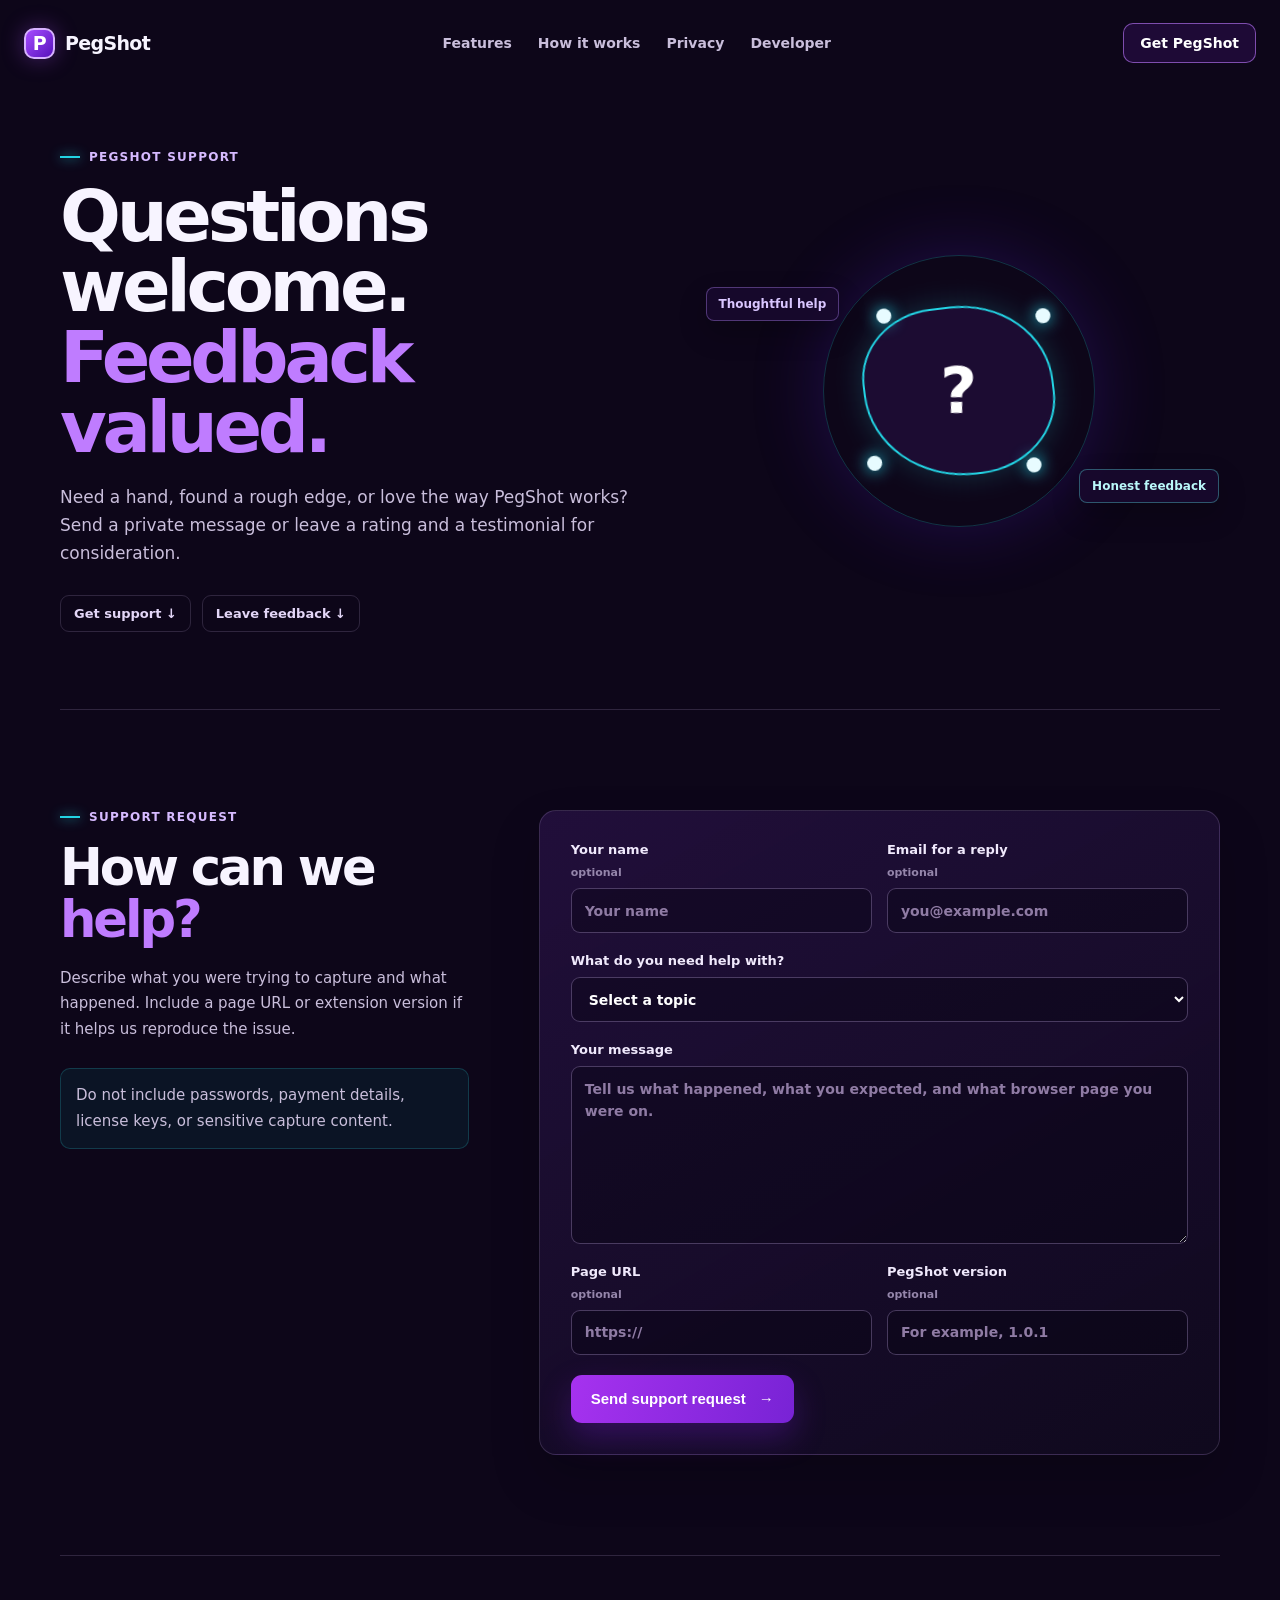
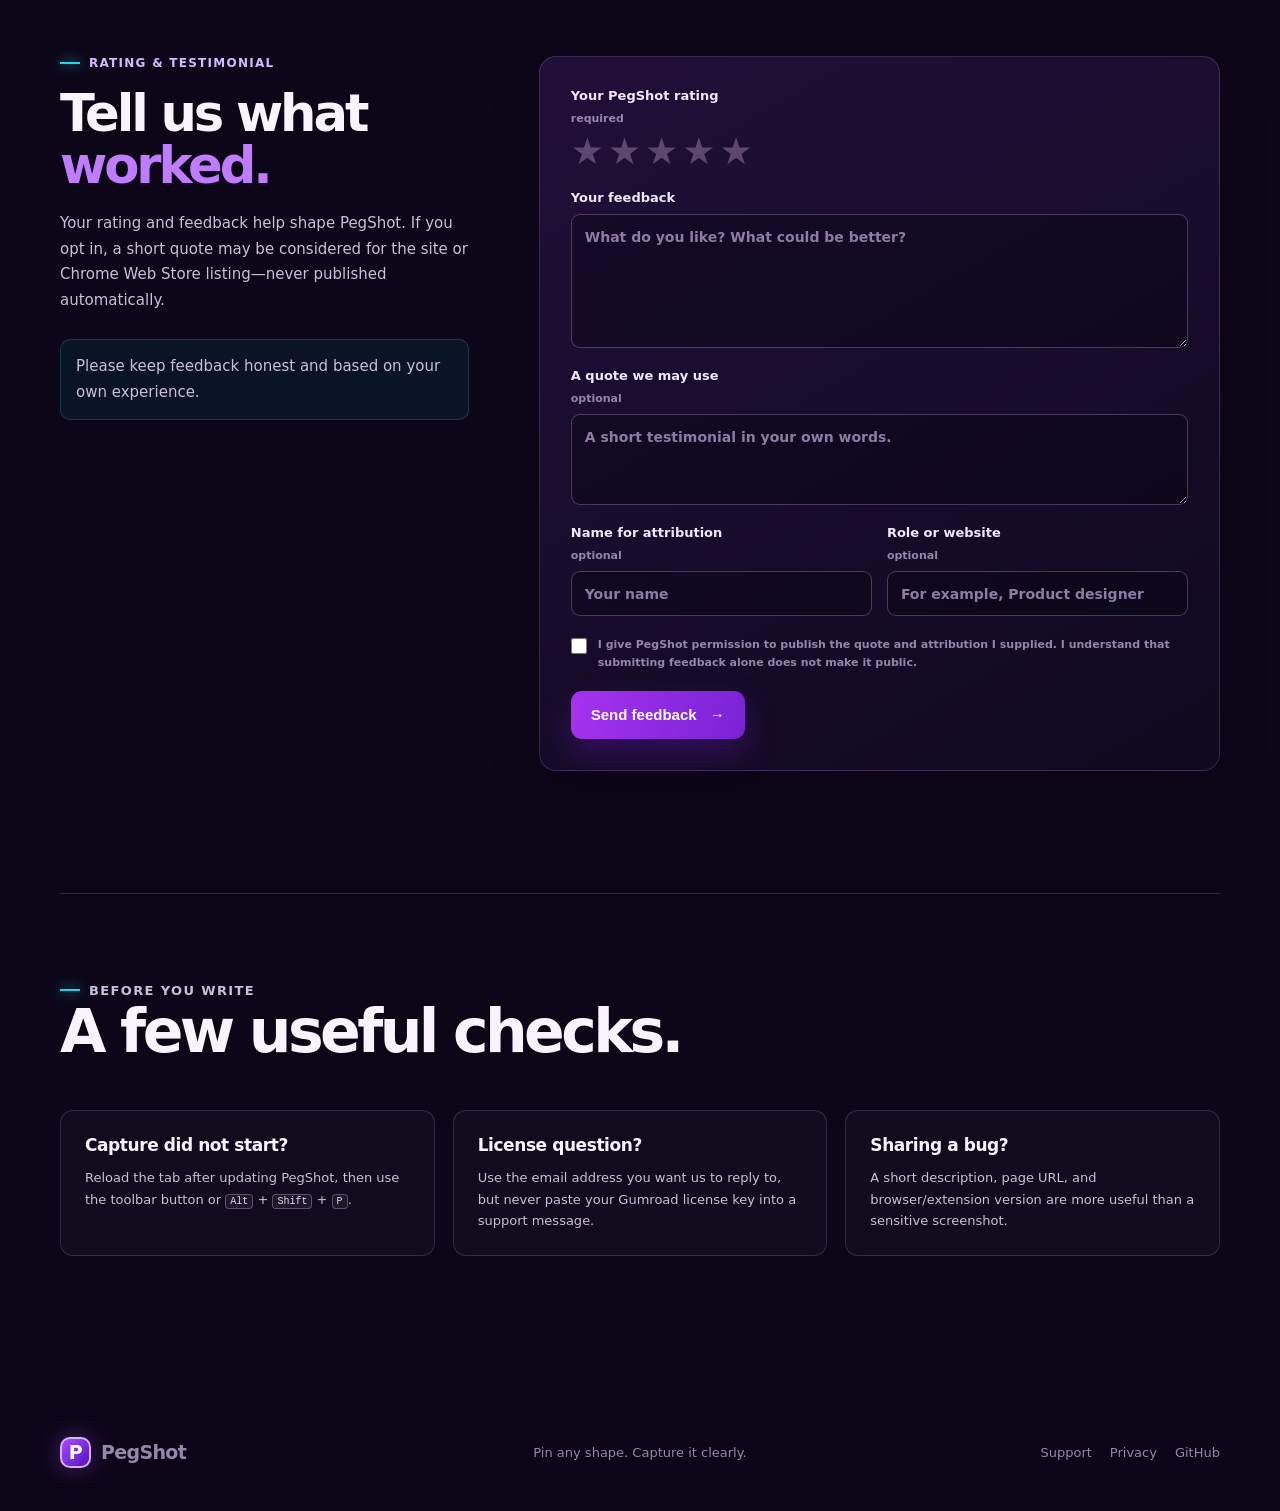
==== support.html @ f3224922 "Add PegShot support and feedback forms" ====
<!doctype html>
<html lang="en">
  <head>
    <meta charset="utf-8">
    <meta name="viewport" content="width=device-width, initial-scale=1">
    <meta name="description" content="Get PegShot support, share product feedback, and submit a rating or testimonial.">
    <meta name="theme-color" content="#10051f">
    <title>Support &amp; feedback — PegShot</title>
    <link rel="stylesheet" href="styles.css">
  </head>
  <body>
    <header class="site-header">
      <a class="brand" href="index.html" aria-label="PegShot home">
        <span class="brand-mark" aria-hidden="true">P</span>
        <span>PegShot</span>
      </a>
      <nav aria-label="Primary navigation">
        <a href="index.html#features">Features</a>
        <a href="index.html#how-it-works">How it works</a>
        <a href="index.html#privacy">Privacy</a>
        <a href="index.html#developer">Developer</a>
      </nav>
      <a class="nav-cta" href="https://sumitra10.gumroad.com/l/glunip" target="_blank" rel="noopener noreferrer">Get PegShot</a>
    </header>

    <main>
      <section class="support-hero section-shell" aria-labelledby="support-title">
        <div>
          <p class="eyebrow"><span></span> PegShot support</p>
          <h1 id="support-title">Questions welcome.<br><em>Feedback valued.</em></h1>
          <p>Need a hand, found a rough edge, or love the way PegShot works? Send a private message or leave a rating and a testimonial for consideration.</p>
          <div class="support-jump-links"><a href="#support">Get support <span aria-hidden="true">↓</span></a><a href="#feedback">Leave feedback <span aria-hidden="true">↓</span></a></div>
        </div>
        <div class="support-art" aria-hidden="true">
          <div class="support-art-shape"><b></b><b></b><b></b><b></b><strong>?</strong></div>
          <span class="support-art-label label-one">Thoughtful help</span>
          <span class="support-art-label label-two">Honest feedback</span>
        </div>
      </section>

      <section class="form-section section-shell" id="support" aria-labelledby="support-form-title">
        <div class="form-intro">
          <p class="eyebrow"><span></span> Support request</p>
          <h2 id="support-form-title">How can we <em>help?</em></h2>
          <p>Describe what you were trying to capture and what happened. Include a page URL or extension version if it helps us reproduce the issue.</p>
          <p class="form-note">Do not include passwords, payment details, license keys, or sensitive capture content.</p>
        </div>
        <form class="peg-form" action="https://formspree.io/f/xzezbbkd" method="POST">
          <input type="hidden" name="_subject" value="New PegShot support request">
          <input type="hidden" name="_next" value="https://sumit-samantray.github.io/pegshot-landing/thanks.html">
          <label class="honeypot">Leave this field empty<input type="text" name="_gotcha" tabindex="-1" autocomplete="off"></label>
          <div class="field-row">
            <label>Your name <span>optional</span><input type="text" name="name" autocomplete="name" placeholder="Your name"></label>
            <label>Email for a reply <span>optional</span><input type="email" name="email" autocomplete="email" placeholder="you@example.com"></label>
          </div>
          <label>What do you need help with?<select name="topic" required><option value="" selected disabled>Select a topic</option><option>Using PegShot</option><option>Something did not work</option><option>License or trial</option><option>Feature idea</option><option>Something else</option></select></label>
          <label>Your message<textarea name="message" required rows="7" placeholder="Tell us what happened, what you expected, and what browser page you were on."></textarea></label>
          <div class="field-row">
            <label>Page URL <span>optional</span><input type="url" name="page_url" placeholder="https://"></label>
            <label>PegShot version <span>optional</span><input type="text" name="extension_version" placeholder="For example, 1.0.1"></label>
          </div>
          <button class="button button-primary" type="submit">Send support request <span aria-hidden="true">→</span></button>
        </form>
      </section>

      <section class="form-section feedback-section section-shell" id="feedback" aria-labelledby="feedback-form-title">
        <div class="form-intro">
          <p class="eyebrow"><span></span> Rating &amp; testimonial</p>
          <h2 id="feedback-form-title">Tell us what <em>worked.</em></h2>
          <p>Your rating and feedback help shape PegShot. If you opt in, a short quote may be considered for the site or Chrome Web Store listing—never published automatically.</p>
          <p class="form-note">Please keep feedback honest and based on your own experience.</p>
        </div>
        <form class="peg-form" action="https://formspree.io/f/xljdeeoe" method="POST">
          <input type="hidden" name="_subject" value="New PegShot review and testimonial">
          <input type="hidden" name="_next" value="https://sumit-samantray.github.io/pegshot-landing/thanks.html">
          <label class="honeypot">Leave this field empty<input type="text" name="_gotcha" tabindex="-1" autocomplete="off"></label>
          <fieldset class="rating-fieldset">
            <legend>Your PegShot rating <span>required</span></legend>
            <div class="star-rating" role="radiogroup" aria-label="Your PegShot rating">
              <input id="star-5" type="radio" name="rating" value="5 stars" required><label for="star-5" title="5 stars">★<span class="sr-only">5 stars</span></label>
              <input id="star-4" type="radio" name="rating" value="4 stars"><label for="star-4" title="4 stars">★<span class="sr-only">4 stars</span></label>
              <input id="star-3" type="radio" name="rating" value="3 stars"><label for="star-3" title="3 stars">★<span class="sr-only">3 stars</span></label>
              <input id="star-2" type="radio" name="rating" value="2 stars"><label for="star-2" title="2 stars">★<span class="sr-only">2 stars</span></label>
              <input id="star-1" type="radio" name="rating" value="1 star"><label for="star-1" title="1 star">★<span class="sr-only">1 star</span></label>
            </div>
          </fieldset>
          <label>Your feedback<textarea name="feedback" required rows="5" placeholder="What do you like? What could be better?"></textarea></label>
          <label>A quote we may use <span>optional</span><textarea name="testimonial_quote" rows="3" placeholder="A short testimonial in your own words."></textarea></label>
          <div class="field-row">
            <label>Name for attribution <span>optional</span><input type="text" name="name" autocomplete="name" placeholder="Your name"></label>
            <label>Role or website <span>optional</span><input type="text" name="role_or_website" placeholder="For example, Product designer"></label>
          </div>
          <label class="consent"><input type="checkbox" name="testimonial_publish_consent" value="I give PegShot permission to publish my supplied quote and attribution."><span>I give PegShot permission to publish the quote and attribution I supplied. I understand that submitting feedback alone does not make it public.</span></label>
          <button class="button button-primary" type="submit">Send feedback <span aria-hidden="true">→</span></button>
        </form>
      </section>

      <section class="support-faq section-shell" aria-labelledby="faq-title">
        <p class="eyebrow"><span></span> Before you write</p>
        <h2 id="faq-title">A few useful checks.</h2>
        <div>
          <article><h3>Capture did not start?</h3><p>Reload the tab after updating PegShot, then use the toolbar button or <kbd>Alt</kbd> + <kbd>Shift</kbd> + <kbd>P</kbd>.</p></article>
          <article><h3>License question?</h3><p>Use the email address you want us to reply to, but never paste your Gumroad license key into a support message.</p></article>
          <article><h3>Sharing a bug?</h3><p>A short description, page URL, and browser/extension version are more useful than a sensitive screenshot.</p></article>
        </div>
      </section>
    </main>

    <footer class="site-footer section-shell">
      <a class="brand" href="index.html"><span class="brand-mark" aria-hidden="true">P</span><span>PegShot</span></a>
      <p>Pin any shape. Capture it clearly.</p>
      <div><a href="support.html">Support</a><a href="privacy/privacy.html">Privacy</a><a href="https://github.com/sumit-samantray" target="_blank" rel="noopener noreferrer">GitHub</a></div>
    </footer>
  </body>
</html>
---- styles.css ----
:root {
  --ink: #f7f4ff;
  --muted: #c9bedb;
  --dim: #9586ab;
  --canvas: #0d0619;
  --panel: #160a2a;
  --panel-2: #21103b;
  --line: rgba(220, 198, 255, .16);
  --violet: #8f2cf2;
  --violet-light: #bf7cff;
  --cyan: #23d4e4;
  --teal: #0b8f91;
  font-family: Inter, ui-sans-serif, system-ui, -apple-system, BlinkMacSystemFont, "Segoe UI", sans-serif;
  color: var(--ink);
  background: var(--canvas);
}

* { box-sizing: border-box; }
html { scroll-behavior: smooth; }
body { margin: 0; min-width: 320px; overflow-x: hidden; background: var(--canvas); }
body::before { position: fixed; z-index: -2; inset: 0; content: ""; background: radial-gradient(circle at 76% -12%, rgba(113, 38, 195, .38), transparent 34rem), radial-gradient(circle at 4% 15%, rgba(29, 134, 153, .15), transparent 28rem), var(--canvas); }
a { color: inherit; text-decoration: none; }
img { display: block; max-width: 100%; }

.section-shell { width: min(1160px, calc(100% - 48px)); margin: 0 auto; }
.site-header { width: min(1240px, calc(100% - 48px)); height: 86px; margin: 0 auto; display: flex; align-items: center; justify-content: space-between; gap: 28px; }
.brand { display: inline-flex; align-items: center; gap: 10px; font-size: 19px; font-weight: 800; letter-spacing: -.035em; }
.brand-mark { display: grid; width: 31px; height: 31px; place-items: center; border: 2px solid #d7b2ff; border-radius: 10px; color: white; background: linear-gradient(135deg, #a64cff, #5712bc); box-shadow: 0 0 22px rgba(174, 80, 255, .35); font-size: 19px; font-weight: 900; }
nav { display: flex; align-items: center; gap: 26px; color: var(--muted); font-size: 14px; font-weight: 600; }
nav a:hover, .site-footer a:hover { color: white; }
.nav-cta { padding: 11px 16px; border: 1px solid rgba(190, 123, 255, .6); border-radius: 10px; background: rgba(138, 38, 230, .14); color: white; font-size: 14px; font-weight: 800; transition: transform .2s, background .2s; }
.nav-cta:hover { transform: translateY(-2px); background: rgba(138, 38, 230, .32); }

.hero { min-height: 650px; display: grid; grid-template-columns: 1.02fr .98fr; align-items: center; gap: 54px; padding: 66px 0 82px; }
.eyebrow { display: flex; align-items: center; gap: 9px; margin: 0 0 17px; color: #d6baff; font-size: 12px; font-weight: 800; letter-spacing: .105em; text-transform: uppercase; }
.eyebrow span { width: 20px; height: 2px; background: var(--cyan); box-shadow: 0 0 12px var(--cyan); }
h1, h2, h3, p { margin-top: 0; }
h1, h2 { letter-spacing: -.06em; }
h1 { max-width: 650px; margin-bottom: 23px; font-size: clamp(47px, 6vw, 78px); line-height: .98; }
h1 em, h2 em { color: var(--violet-light); font-style: normal; }
.hero-intro { max-width: 555px; margin-bottom: 29px; color: var(--muted); font-size: 18px; line-height: 1.64; }
.hero-actions { display: flex; flex-wrap: wrap; gap: 12px; }
.button { display: inline-flex; align-items: center; justify-content: center; gap: 13px; min-height: 48px; padding: 0 20px; border-radius: 11px; font-size: 15px; font-weight: 800; transition: transform .2s, box-shadow .2s, background .2s; }
.button:hover { transform: translateY(-3px); }
.button-primary { color: white; background: linear-gradient(105deg, #a632ef, #7823d5); box-shadow: 0 14px 32px rgba(128, 30, 227, .29); }
.button-primary:hover { box-shadow: 0 18px 38px rgba(142, 43, 238, .43); }
.button-quiet { border: 1px solid var(--line); color: #e5d8f7; background: rgba(255,255,255,.025); }
.button-quiet:hover { background: rgba(255,255,255,.07); }
.hero-notes { display: flex; flex-wrap: wrap; gap: 18px; padding: 0; margin: 30px 0 0; color: var(--dim); font-size: 13px; list-style: none; }
.hero-notes li { white-space: nowrap; }
.hero-notes strong { color: #f0e7ff; }

.hero-visual { position: relative; height: 510px; min-width: 0; display: grid; place-items: center; }
.popup-frame { position: relative; z-index: 2; width: min(285px, 58%); overflow: hidden; border: 1px solid rgba(220, 188, 255, .56); border-radius: 22px; box-shadow: 0 34px 60px rgba(0, 0, 0, .48), 0 0 0 8px rgba(126, 39, 214, .09); transform: rotate(2.5deg); }
.popup-frame img { width: 100%; }
.hero-orbit { position: absolute; z-index: 0; border: 1px solid rgba(80, 222, 238, .23); border-radius: 50%; }
.orbit-one { width: 485px; height: 255px; transform: rotate(-26deg); background: radial-gradient(ellipse at 50% 50%, rgba(30, 204, 220, .13), transparent 66%); }
.orbit-two { width: 390px; height: 390px; border-color: rgba(169, 80, 255, .2); transform: rotate(24deg); }
.peg-shape { position: absolute; z-index: 1; width: 390px; height: 310px; }
.peg-shape svg { width: 100%; height: 100%; overflow: visible; }
.peg-shape path { fill: rgba(159, 77, 255, .11); stroke: #a754ff; stroke-width: 1; filter: drop-shadow(0 0 5px rgba(170, 78, 255, .9)); }
.peg-shape i { position: absolute; z-index: 2; width: 14px; height: 14px; border: 3px solid #ebddff; border-radius: 50%; background: #8127e6; box-shadow: 0 0 16px #b45dff; }
.peg-shape i:nth-of-type(1) { top: 11%; left: 13%; }
.peg-shape i:nth-of-type(2) { top: 22%; right: 15%; }
.peg-shape i:nth-of-type(3) { right: 22%; bottom: 12%; }
.peg-shape i:nth-of-type(4) { bottom: 22%; left: 19%; }
.floating-chip { position: absolute; z-index: 3; padding: 10px 12px; border: 1px solid rgba(128, 237, 240, .3); border-radius: 9px; background: rgba(18, 10, 37, .88); box-shadow: 0 12px 28px rgba(0, 0, 0, .24); color: #c6fbff; font-size: 12px; font-weight: 700; backdrop-filter: blur(10px); }
.chip-top { top: 68px; right: -5px; }
.chip-bottom { bottom: 55px; left: 1px; }

.proof { display: flex; align-items: center; justify-content: space-between; gap: 34px; padding: 24px 29px; border-top: 1px solid var(--line); border-bottom: 1px solid var(--line); color: var(--muted); }
.proof > p { max-width: 540px; margin: 0; font-size: 14px; line-height: 1.55; }
.proof-items { display: flex; flex-wrap: wrap; justify-content: flex-end; gap: 15px; color: #e8d9ff; font-size: 12px; font-weight: 700; }
.proof-items span::first-letter { color: var(--cyan); }

.intro { padding: 158px 0 137px; }
.section-heading { max-width: 710px; }
h2 { margin-bottom: 0; font-size: clamp(38px, 5vw, 60px); line-height: 1.02; }
.steps { display: grid; grid-template-columns: repeat(3, 1fr); gap: 18px; margin-top: 58px; }
.steps article { min-height: 216px; padding: 27px; border: 1px solid var(--line); border-radius: 15px; background: linear-gradient(145deg, rgba(255, 255, 255, .05), rgba(255, 255, 255, .015)); }
.step-number, .feature-kicker { color: var(--violet-light); font-size: 12px; font-weight: 800; letter-spacing: .07em; text-transform: uppercase; }
.steps h3 { margin: 26px 0 11px; font-size: 19px; letter-spacing: -.025em; }
.steps p { margin: 0; color: var(--muted); font-size: 14px; line-height: 1.58; }

.features { padding: 38px 0 146px; }
.feature-heading { margin-bottom: 73px; }
.feature-heading > p:last-child { max-width: 590px; margin: 23px 0 0; color: var(--muted); font-size: 17px; line-height: 1.62; }
.feature-row { display: grid; grid-template-columns: .8fr 1.2fr; align-items: center; gap: 72px; margin: 0 0 130px; }
.feature-row.is-reversed { grid-template-columns: 1.2fr .8fr; }
.feature-row.is-reversed .feature-copy { grid-column: 2; grid-row: 1; }
.feature-row.is-reversed .feature-media { grid-column: 1; grid-row: 1; }
.feature-copy h3 { margin: 16px 0; font-size: clamp(29px, 3.2vw, 43px); letter-spacing: -.055em; line-height: 1.02; }
.feature-copy > p:not(.feature-kicker) { color: var(--muted); font-size: 16px; line-height: 1.66; }
.feature-copy ul { display: grid; gap: 11px; padding: 0; margin: 24px 0 0; color: #e7ddf6; font-size: 14px; list-style: none; }
.feature-copy li::before { content: "✦"; margin-right: 10px; color: var(--cyan); }
.feature-media { position: relative; overflow: hidden; margin: 0; border: 1px solid rgba(217, 192, 255, .28); border-radius: 15px; box-shadow: 0 34px 58px rgba(0, 0, 0, .36); background: #24123d; }
.feature-media::after { position: absolute; inset: 0; content: ""; border: 1px solid rgba(255,255,255,.17); border-radius: inherit; pointer-events: none; }
.feature-media img { width: 100%; aspect-ratio: 1.755; object-fit: cover; }
.tilt-left { transform: rotate(-1.5deg); }
.tilt-right { transform: rotate(1.5deg); }
.feature-grid { display: grid; grid-template-columns: repeat(2, 1fr); gap: 21px; }
.feature-card { overflow: hidden; border: 1px solid var(--line); border-radius: 17px; background: linear-gradient(150deg, rgba(36, 16, 63, .72), rgba(19, 10, 35, .76)); }
.feature-card figure { margin: 0; border-bottom: 1px solid var(--line); background: #073d42; }
.feature-card img { width: 100%; aspect-ratio: 1.755; object-fit: cover; }
.feature-card > div { padding: 27px; }
.feature-card h3 { margin: 12px 0; font-size: 25px; letter-spacing: -.045em; }
.feature-card p:last-child { margin: 0; color: var(--muted); font-size: 14px; line-height: 1.62; }

.capture-modes { display: grid; grid-template-columns: .83fr 1.17fr; gap: 96px; padding: 80px 0 145px; border-top: 1px solid var(--line); }
.mode-list { border-top: 1px solid var(--line); }
.mode-list article { display: grid; grid-template-columns: 44px 1fr; gap: 15px; padding: 20px 0; border-bottom: 1px solid var(--line); }
.mode-list article > span { color: var(--violet-light); font-family: ui-monospace, SFMono-Regular, Menlo, monospace; font-size: 12px; }
.mode-list h3 { margin: 0 0 6px; font-size: 17px; letter-spacing: -.025em; }
.mode-list p { margin: 0; color: var(--muted); font-size: 14px; }

.privacy { display: grid; grid-template-columns: 178px 1fr; align-items: center; gap: 62px; padding: 84px; border: 1px solid rgba(81, 218, 220, .25); border-radius: 22px; background: linear-gradient(120deg, rgba(4, 79, 85, .7), rgba(33, 15, 61, .62)); box-shadow: inset 0 1px 0 rgba(255,255,255,.07); }
.privacy-mark { display: grid; width: 150px; height: 150px; place-items: center; border: 2px solid rgba(46, 228, 234, .7); border-radius: 50%; background: radial-gradient(circle at 42% 35%, rgba(72, 237, 243, .28), rgba(25, 117, 135, .12) 45%, transparent 70%); box-shadow: 0 0 60px rgba(33, 213, 222, .18); }
.privacy-mark span { display: grid; width: 66px; height: 66px; place-items: center; border: 2px solid var(--cyan); border-radius: 20px; color: var(--cyan); font-size: 38px; font-weight: 900; }
.privacy h2 { font-size: clamp(34px, 4.2vw, 52px); }
.privacy p:not(.eyebrow) { max-width: 690px; margin: 22px 0; color: #d2ecee; font-size: 16px; line-height: 1.7; }
.text-link { display: inline-flex; align-items: center; gap: 9px; color: #a8f3f4; font-size: 14px; font-weight: 800; }
.text-link:hover { color: white; }

.developer { display: grid; grid-template-columns: 340px 1fr; align-items: center; gap: 95px; padding: 152px 0; }
.developer-photo { position: relative; width: min(100%, 310px); aspect-ratio: 1; overflow: hidden; border: 1px solid rgba(211, 169, 255, .4); border-radius: 50%; box-shadow: 26px 30px 0 rgba(111, 34, 197, .16); }
.developer-photo::before { position: absolute; z-index: 1; inset: 0; content: ""; background: linear-gradient(150deg, rgba(144, 39, 245, .12), transparent 55%); pointer-events: none; }
.developer-photo img { width: 100%; height: 100%; object-fit: cover; object-position: center top; }
.developer-copy h2 { margin-bottom: 23px; }
.developer-copy > p:not(.eyebrow) { max-width: 620px; color: var(--muted); font-size: 17px; line-height: 1.72; }
.developer-copy .text-link { margin-top: 12px; color: #dac5ff; }

.final-cta { position: relative; overflow: hidden; padding: 105px 30px 109px; border-radius: 25px 25px 0 0; background: radial-gradient(circle at 50% 20%, rgba(203, 101, 255, .43), transparent 30%), linear-gradient(120deg, #431086, #17062e 56%, #0d4d58); text-align: center; }
.final-cta h2 { position: relative; max-width: 760px; margin: 0 auto 19px; font-size: clamp(40px, 5vw, 65px); }
.final-cta > p:not(.eyebrow) { position: relative; max-width: 540px; margin: 0 auto 30px; color: #e4d8f7; font-size: 16px; line-height: 1.6; }
.final-cta .eyebrow { position: relative; justify-content: center; color: #e7d7ff; }
.final-peg-shape { position: absolute; inset: -180px auto auto 50%; width: 410px; height: 300px; transform: translateX(-50%) rotate(20deg); border: 1px solid rgba(185, 252, 255, .28); border-radius: 44% 54% 47% 53%; }
.final-peg-shape span { position: absolute; width: 13px; height: 13px; border-radius: 50%; background: #bcfaff; box-shadow: 0 0 18px #65f0ff; }
.final-peg-shape span:nth-child(1) { left: 10%; top: 17%; }.final-peg-shape span:nth-child(2) { right: 14%; top: 28%; }.final-peg-shape span:nth-child(3) { right: 20%; bottom: 15%; }.final-peg-shape span:nth-child(4) { left: 16%; bottom: 22%; }

.site-footer { display: grid; grid-template-columns: 1fr auto 1fr; align-items: center; gap: 24px; min-height: 118px; color: var(--dim); font-size: 13px; }
.site-footer > p { margin: 0; text-align: center; }
.site-footer > div { display: flex; justify-content: flex-end; gap: 18px; }

.support-hero { min-height: 525px; display: grid; grid-template-columns: 1.05fr .95fr; align-items: center; gap: 60px; padding: 64px 0 77px; }
.support-hero h1 { margin-bottom: 21px; font-size: clamp(45px, 5.6vw, 72px); }
.support-hero > div:first-child > p:not(.eyebrow) { max-width: 570px; margin-bottom: 28px; color: var(--muted); font-size: 17px; line-height: 1.65; }
.support-jump-links { display: flex; flex-wrap: wrap; gap: 11px; }
.support-jump-links a { padding: 10px 13px; border: 1px solid var(--line); border-radius: 9px; color: #e3d6f7; font-size: 13px; font-weight: 800; }
.support-jump-links a:hover { border-color: rgba(106, 238, 241, .5); color: white; }
.support-art { position: relative; height: 330px; display: grid; place-items: center; }
.support-art::before { position: absolute; width: 270px; height: 270px; border: 1px solid rgba(37, 215, 226, .22); border-radius: 50%; content: ""; box-shadow: 0 0 70px rgba(71, 25, 180, .32); }
.support-art-shape { position: relative; z-index: 1; display: grid; width: 190px; height: 170px; place-items: center; border: 2px solid var(--cyan); border-radius: 40% 50% 43% 54%; background: rgba(72, 28, 125, .25); box-shadow: 0 0 28px rgba(39, 218, 228, .2); transform: rotate(-7deg); }
.support-art-shape strong { color: #fff; font-size: 64px; transform: rotate(7deg); }
.support-art-shape b { position: absolute; width: 15px; height: 15px; border-radius: 50%; background: #e7fbff; box-shadow: 0 0 16px var(--cyan); }
.support-art-shape b:nth-of-type(1) { top: -8px; left: 20px; }.support-art-shape b:nth-of-type(2) { top: 11px; right: -7px; }.support-art-shape b:nth-of-type(3) { right: 20px; bottom: -7px; }.support-art-shape b:nth-of-type(4) { bottom: 14px; left: -7px; }
.support-art-label { position: absolute; z-index: 2; padding: 9px 12px; border: 1px solid rgba(186, 138, 255, .36); border-radius: 8px; background: rgba(24, 10, 46, .88); box-shadow: 0 12px 28px rgba(0,0,0,.22); color: #d9c6ff; font-size: 12px; font-weight: 700; }
.label-one { top: 61px; left: 8px; }.label-two { right: 1px; bottom: 53px; color: #baf8fa; border-color: rgba(91, 239, 240, .34); }

.form-section { display: grid; grid-template-columns: .75fr 1.25fr; align-items: start; gap: 70px; padding: 100px 0; border-top: 1px solid var(--line); }
.feedback-section { padding-bottom: 122px; }
.form-intro { position: sticky; top: 34px; }
.form-intro h2 { margin-bottom: 20px; font-size: clamp(35px, 4vw, 52px); }
.form-intro > p:not(.eyebrow) { color: var(--muted); font-size: 15px; line-height: 1.7; }
.form-intro .form-note { margin-top: 26px; padding: 14px 15px; border: 1px solid rgba(48, 215, 222, .2); border-radius: 10px; background: rgba(6, 80, 87, .2); color: #bcebed; font-size: 13px; line-height: 1.55; }
.peg-form { display: grid; gap: 20px; padding: 31px; border: 1px solid var(--line); border-radius: 17px; background: linear-gradient(150deg, rgba(40, 18, 70, .74), rgba(16, 10, 30, .92)); box-shadow: 0 24px 50px rgba(0,0,0,.17); }
.peg-form label, .rating-fieldset legend { display: grid; gap: 9px; color: #f0e9fc; font-size: 13px; font-weight: 750; }
.peg-form label > span, .rating-fieldset legend span { color: var(--dim); font-size: 11px; font-weight: 600; }
.peg-form input:not([type="radio"]):not([type="checkbox"]), .peg-form textarea, .peg-form select { width: 100%; border: 1px solid rgba(205, 174, 242, .3); border-radius: 9px; outline: none; background: rgba(7, 4, 16, .38); color: white; font: inherit; font-size: 14px; transition: border-color .2s, box-shadow .2s; }
.peg-form input:not([type="radio"]):not([type="checkbox"]), .peg-form select { min-height: 45px; padding: 0 13px; }
.peg-form textarea { padding: 12px 13px; resize: vertical; line-height: 1.55; }
.peg-form select { appearance: auto; }
.peg-form input::placeholder, .peg-form textarea::placeholder { color: #8f7ba4; }
.peg-form input:focus, .peg-form textarea:focus, .peg-form select:focus { border-color: rgba(79, 226, 233, .84); box-shadow: 0 0 0 3px rgba(41, 212, 222, .11); }
.field-row { display: grid; grid-template-columns: 1fr 1fr; gap: 15px; }
.honeypot { position: absolute !important; width: 1px; height: 1px; overflow: hidden; clip: rect(0 0 0 0); white-space: nowrap; }
.rating-fieldset { padding: 0; border: 0; margin: 0; }
.rating-fieldset legend { padding: 0; margin-bottom: 8px; }
.star-rating { display: inline-flex; flex-direction: row-reverse; justify-content: flex-end; gap: 4px; }
.star-rating input { position: absolute; opacity: 0; }
.star-rating label { display: block; cursor: pointer; color: #5c4771; font-size: 37px; line-height: 1; transition: color .15s, transform .15s; }
.star-rating label:hover, .star-rating label:hover ~ label, .star-rating input:checked + label, .star-rating input:checked ~ label { color: #ffd65a; text-shadow: 0 0 14px rgba(255, 208, 77, .3); }
.star-rating label:hover { transform: translateY(-2px); }
.star-rating input:focus-visible + label { outline: 2px solid var(--cyan); outline-offset: 3px; }
.consent { grid-template-columns: 17px 1fr; align-items: start; gap: 10px !important; color: var(--muted) !important; font-size: 12px !important; font-weight: 600 !important; line-height: 1.55; }
.consent input { width: 16px; height: 16px; margin: 2px 0 0; accent-color: var(--violet-light); }
.peg-form .button { justify-self: start; border: 0; cursor: pointer; }
.support-faq { padding: 86px 0 137px; border-top: 1px solid var(--line); }
.support-faq h2 { margin-bottom: 48px; }
.support-faq > div { display: grid; grid-template-columns: repeat(3, 1fr); gap: 18px; }
.support-faq article { padding: 24px; border: 1px solid var(--line); border-radius: 13px; background: rgba(255,255,255,.025); }
.support-faq h3 { margin-bottom: 12px; font-size: 17px; letter-spacing: -.025em; }.support-faq p { margin: 0; color: var(--muted); font-size: 13px; line-height: 1.65; }
kbd { display: inline-block; padding: 1px 4px; border: 1px solid rgba(211, 190, 238, .35); border-radius: 4px; color: #e8dbfa; background: rgba(255,255,255,.05); font: 10px ui-monospace, monospace; }
.sr-only { position: absolute; width: 1px; height: 1px; overflow: hidden; clip: rect(0, 0, 0, 0); white-space: nowrap; }

.thanks-body { display: grid; min-height: 100vh; place-items: center; }.thanks { max-width: 680px; padding: 56px 0; text-align: center; }.thanks .brand { justify-content: center; margin-bottom: 58px; }.thanks-mark { display: grid; width: 74px; height: 74px; place-items: center; margin: 0 auto 25px; border: 2px solid var(--cyan); border-radius: 50%; color: var(--cyan); box-shadow: 0 0 32px rgba(32, 218, 230, .22); font-size: 38px; }.thanks .eyebrow { justify-content: center; }.thanks h1 { max-width: 650px; font-size: clamp(41px, 6vw, 66px); }.thanks > p:not(.eyebrow) { max-width: 550px; margin: 0 auto 28px; color: var(--muted); font-size: 16px; line-height: 1.65; }

@media (max-width: 820px) {
  .section-shell, .site-header { width: min(100% - 34px, 600px); }
  .site-header { height: 73px; }
  nav { display: none; }
  .nav-cta { padding: 9px 12px; }
  .hero { grid-template-columns: 1fr; gap: 26px; padding-top: 54px; text-align: center; }
  .hero .eyebrow, .hero-actions { justify-content: center; }
  .hero-intro { margin-right: auto; margin-left: auto; }
  .hero-notes { justify-content: center; }
  .hero-visual { height: 435px; }
  .popup-frame { width: 235px; }
  .peg-shape { width: 325px; height: 270px; }
  .floating-chip { font-size: 11px; }
  .chip-top { right: 0; top: 44px; }.chip-bottom { bottom: 35px; left: 0; }
  .proof { display: block; padding: 23px; text-align: center; }.proof-items { justify-content: center; margin-top: 15px; }
  .intro { padding: 105px 0; }.steps { grid-template-columns: 1fr; margin-top: 38px; }.steps article { min-height: 0; }
  .features { padding-bottom: 105px; }.feature-heading { margin-bottom: 46px; }
  .feature-row, .feature-row.is-reversed { grid-template-columns: 1fr; gap: 31px; margin-bottom: 78px; }
  .feature-row.is-reversed .feature-copy, .feature-row.is-reversed .feature-media { grid-column: auto; grid-row: auto; }
  .feature-row.is-reversed .feature-copy { order: 0; }.feature-row.is-reversed .feature-media { order: 1; }
  .feature-grid { grid-template-columns: 1fr; }
  .capture-modes { grid-template-columns: 1fr; gap: 45px; padding: 65px 0 105px; }
  .privacy { grid-template-columns: 1fr; gap: 27px; padding: 43px 28px; }.privacy-mark { width: 105px; height: 105px; }.privacy-mark span { width: 47px; height: 47px; border-radius: 14px; font-size: 27px; }
  .developer { grid-template-columns: 1fr; gap: 42px; padding: 108px 0; }.developer-photo { width: 228px; }
  .support-hero { grid-template-columns: 1fr; gap: 12px; padding-top: 50px; text-align: center; }.support-hero .eyebrow { justify-content: center; }.support-hero > div:first-child > p:not(.eyebrow) { margin-right: auto; margin-left: auto; }.support-jump-links { justify-content: center; }.support-art { height: 270px; }.form-section { grid-template-columns: 1fr; gap: 36px; padding: 78px 0; }.form-intro { position: static; }.support-faq { padding: 78px 0 110px; }.support-faq > div { grid-template-columns: 1fr; }
  .site-footer { grid-template-columns: 1fr; padding: 30px 0; text-align: center; }.site-footer .brand, .site-footer > div { justify-content: center; }.site-footer > p { order: 3; }
}

@media (max-width: 430px) {
  .section-shell, .site-header { width: min(100% - 28px, 600px); }
  h1 { font-size: 45px; }.hero-intro { font-size: 16px; }.hero-notes { gap: 9px 13px; }.hero-visual { height: 365px; }.popup-frame { width: 203px; }.peg-shape { width: 280px; height: 235px; }.orbit-one { width: 345px; height: 210px; }.orbit-two { width: 290px; height: 290px; }.floating-chip { padding: 8px; }.chip-top { right: -8px; }.chip-bottom { left: -8px; }
  .field-row { grid-template-columns: 1fr; }.peg-form { padding: 22px; }.support-art { transform: scale(.86); }.support-hero { min-height: 0; }.thanks .brand { margin-bottom: 46px; }
  .feature-card > div { padding: 22px; }.final-cta { width: 100%; padding: 82px 22px; border-radius: 18px 18px 0 0; }
}
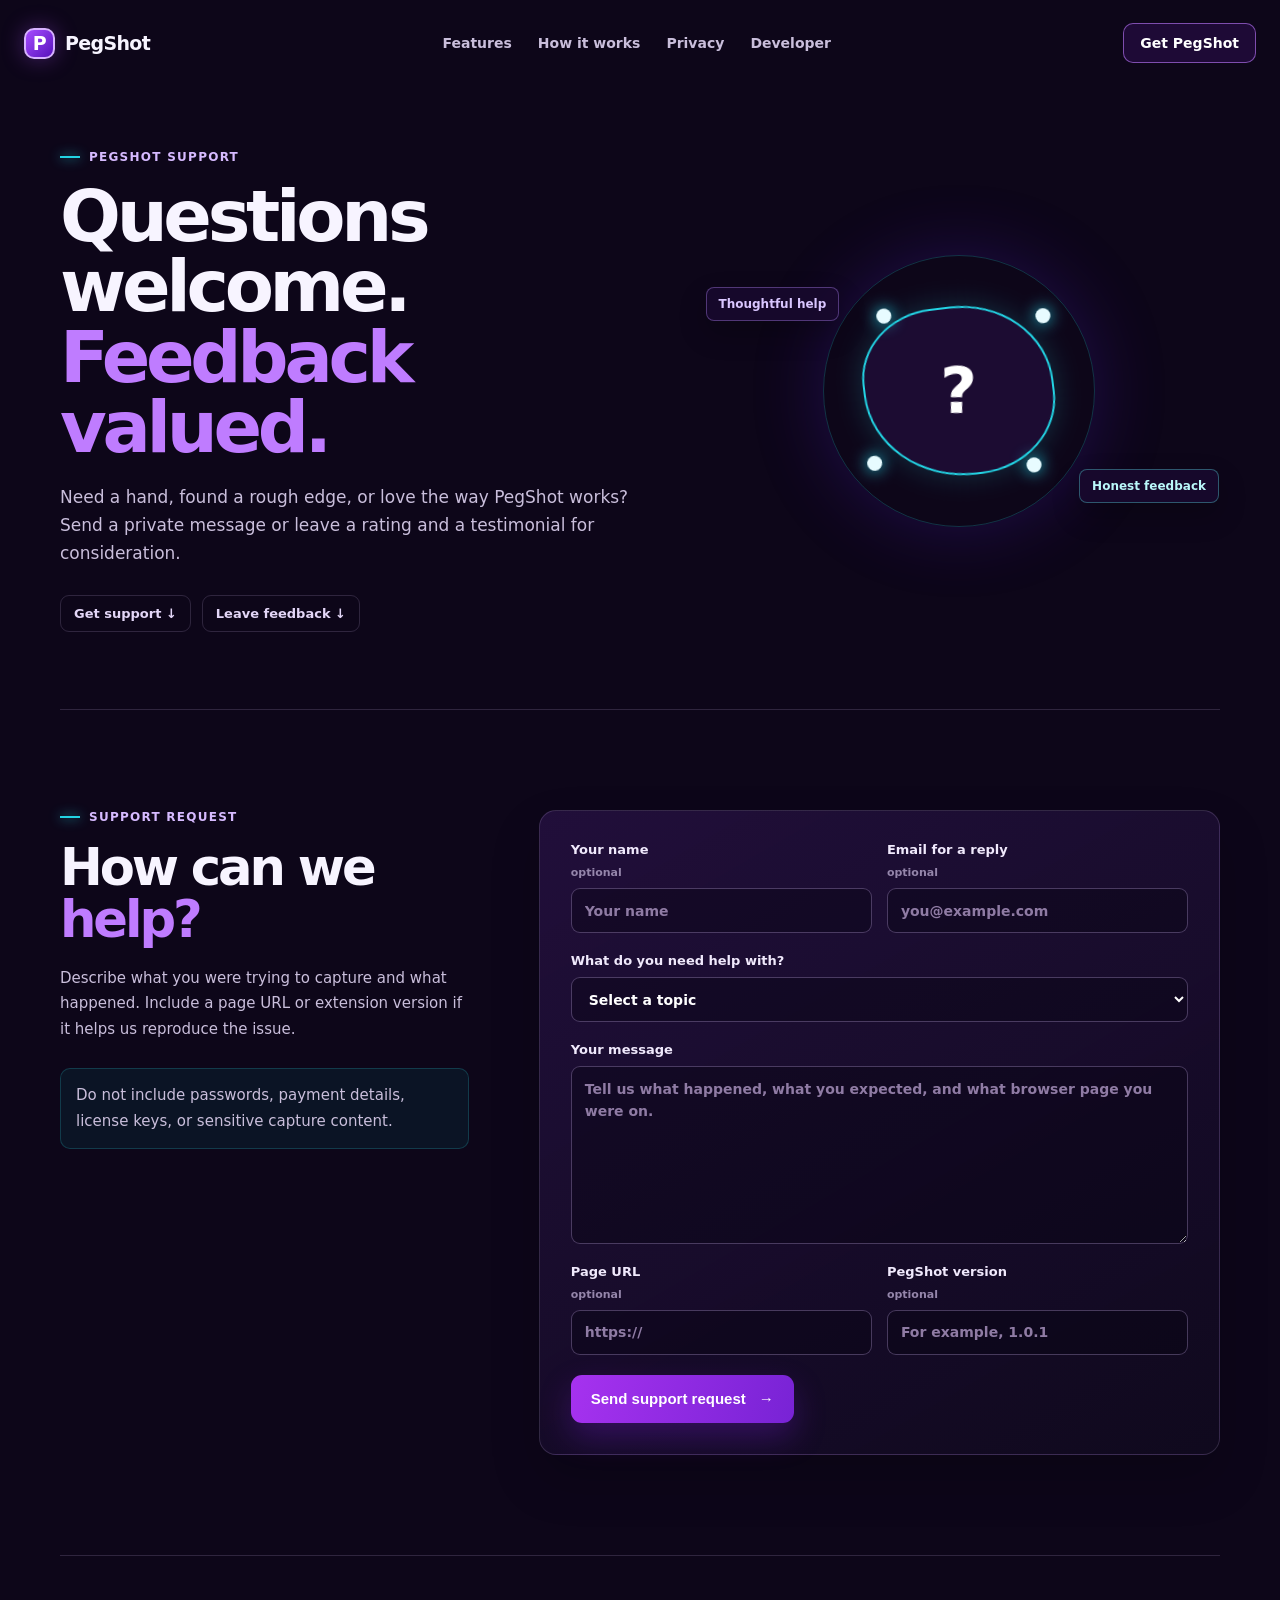
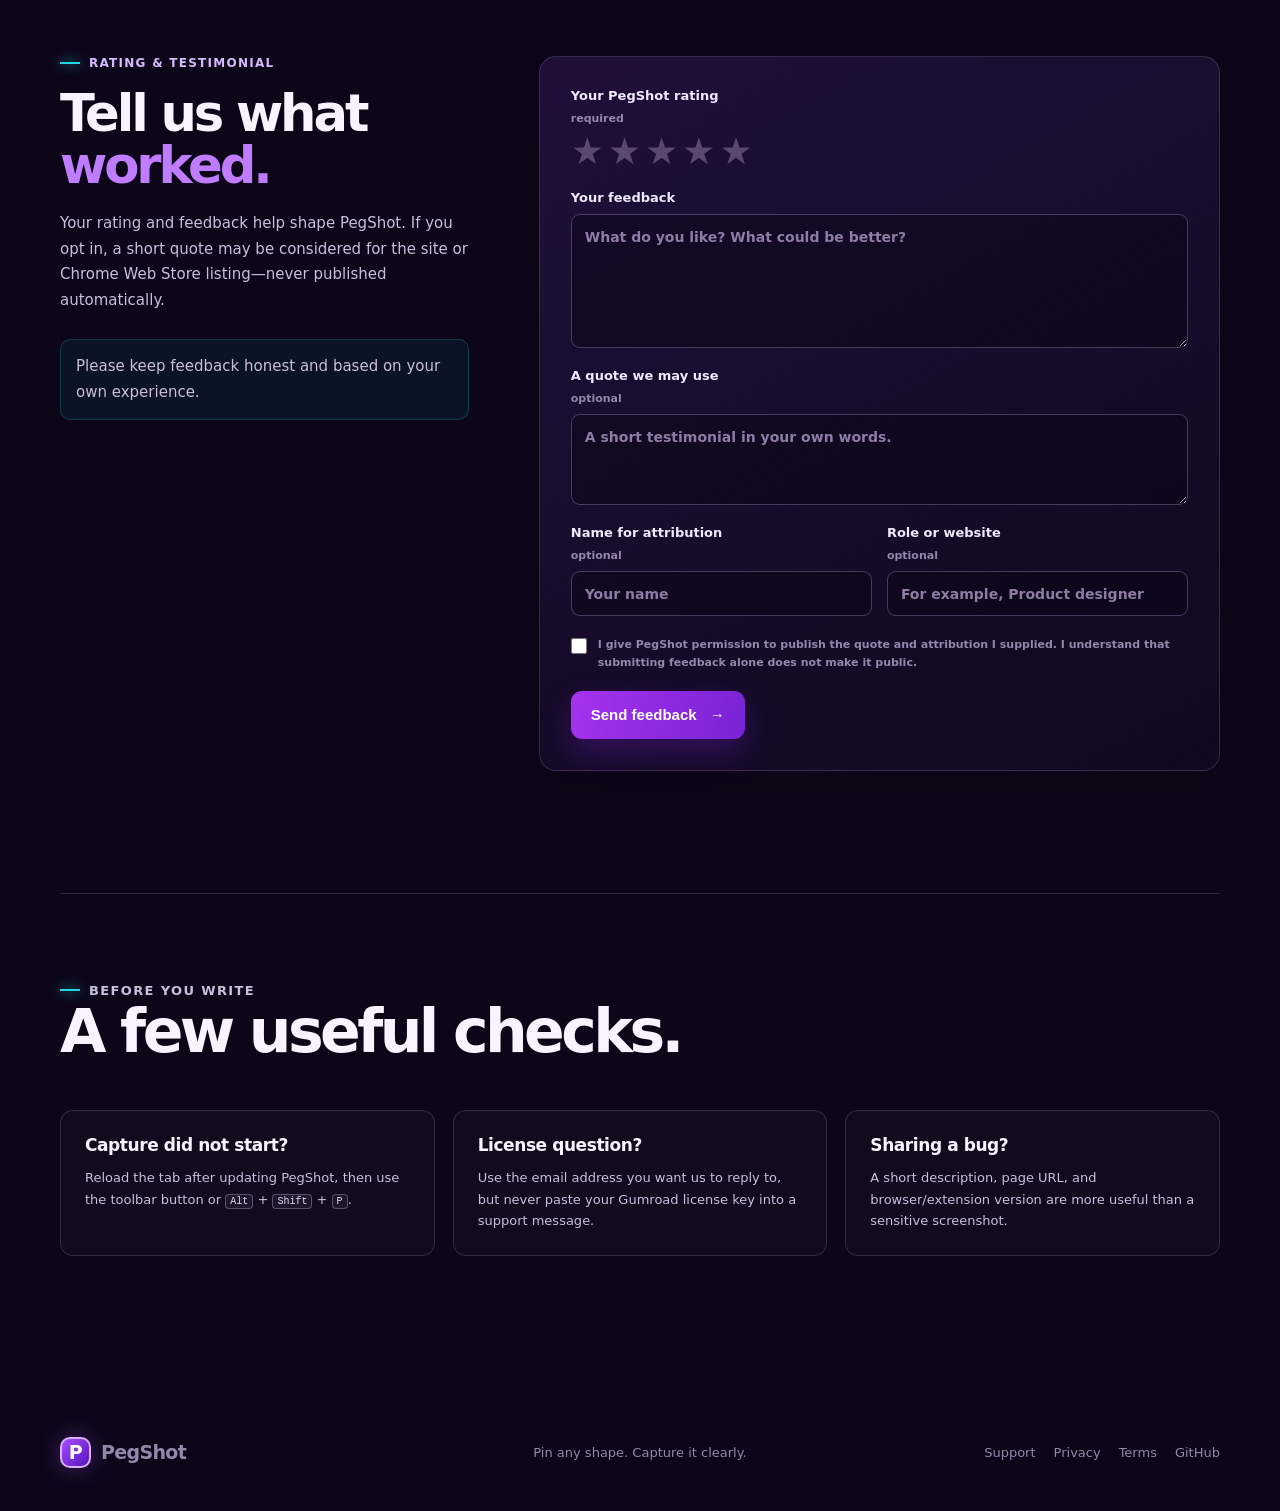
==== commit 43acc171: "Add PegShot terms of service page" ====
--- a/support.html
+++ b/support.html
@@ -47,7 +47,7 @@
         </div>
         <form class="peg-form" action="https://formspree.io/f/xzezbbkd" method="POST">
           <input type="hidden" name="_subject" value="New PegShot support request">
-          <input type="hidden" name="_next" value="https://sumit-samantray.github.io/pegshot-landing/thanks.html">
+          <input type="hidden" name="_next" value="https://pegshot.sumit-samantray.com/thanks.html">
           <label class="honeypot">Leave this field empty<input type="text" name="_gotcha" tabindex="-1" autocomplete="off"></label>
           <div class="field-row">
             <label>Your name <span>optional</span><input type="text" name="name" autocomplete="name" placeholder="Your name"></label>
@@ -72,7 +72,7 @@
         </div>
         <form class="peg-form" action="https://formspree.io/f/xljdeeoe" method="POST">
           <input type="hidden" name="_subject" value="New PegShot review and testimonial">
-          <input type="hidden" name="_next" value="https://sumit-samantray.github.io/pegshot-landing/thanks.html">
+          <input type="hidden" name="_next" value="https://pegshot.sumit-samantray.com/thanks.html">
           <label class="honeypot">Leave this field empty<input type="text" name="_gotcha" tabindex="-1" autocomplete="off"></label>
           <fieldset class="rating-fieldset">
             <legend>Your PegShot rating <span>required</span></legend>
@@ -109,7 +109,7 @@
     <footer class="site-footer section-shell">
       <a class="brand" href="index.html"><span class="brand-mark" aria-hidden="true">P</span><span>PegShot</span></a>
       <p>Pin any shape. Capture it clearly.</p>
-      <div><a href="support.html">Support</a><a href="privacy/privacy.html">Privacy</a><a href="https://github.com/sumit-samantray" target="_blank" rel="noopener noreferrer">GitHub</a></div>
+      <div><a href="support.html">Support</a><a href="privacy/privacy.html">Privacy</a><a href="terms.html">Terms</a><a href="https://github.com/sumit-samantray" target="_blank" rel="noopener noreferrer">GitHub</a></div>
     </footer>
   </body>
 </html>
--- a/styles.css
+++ b/styles.css
@@ -140,6 +140,18 @@
 .site-footer { display: grid; grid-template-columns: 1fr auto 1fr; align-items: center; gap: 24px; min-height: 118px; color: var(--dim); font-size: 13px; }
 .site-footer > p { margin: 0; text-align: center; }
 .site-footer > div { display: flex; justify-content: flex-end; gap: 18px; }
+
+.legal-content { max-width: 800px; padding: 76px 0 118px; }
+.legal-content h1 { max-width: 680px; margin: 0; font-size: clamp(48px, 6vw, 72px); line-height: .98; letter-spacing: -.065em; }
+.legal-content h1 em { color: var(--violet-light); font-style: normal; }
+.legal-updated { margin: 14px 0 33px; color: var(--dim); font-size: 13px; }
+.legal-lead { max-width: 670px; margin: 0 0 55px; color: #e3daf0; font-size: 18px; line-height: 1.65; }
+.legal-content section { padding: 28px 0; border-top: 1px solid var(--line); }
+.legal-content h2 { margin: 0 0 13px; font-size: clamp(23px, 3vw, 31px); letter-spacing: -.045em; }
+.legal-content p { max-width: 730px; margin: 0 0 13px; color: var(--muted); font-size: 15px; line-height: 1.72; }
+.legal-content p:last-child { margin-bottom: 0; }
+.legal-content a { color: #a8f3f4; font-weight: 700; text-decoration: underline; text-decoration-color: rgba(168, 243, 244, .35); text-underline-offset: 3px; }
+.legal-content a:hover { color: white; }
 
 .support-hero { min-height: 525px; display: grid; grid-template-columns: 1.05fr .95fr; align-items: center; gap: 60px; padding: 64px 0 77px; }
 .support-hero h1 { margin-bottom: 21px; font-size: clamp(45px, 5.6vw, 72px); }
@@ -218,6 +230,7 @@
   .capture-modes { grid-template-columns: 1fr; gap: 45px; padding: 65px 0 105px; }
   .privacy { grid-template-columns: 1fr; gap: 27px; padding: 43px 28px; }.privacy-mark { width: 105px; height: 105px; }.privacy-mark span { width: 47px; height: 47px; border-radius: 14px; font-size: 27px; }
   .developer { grid-template-columns: 1fr; gap: 42px; padding: 108px 0; }.developer-photo { width: 228px; }
+  .legal-content { padding: 58px 0 86px; }.legal-lead { margin-bottom: 42px; }
   .support-hero { grid-template-columns: 1fr; gap: 12px; padding-top: 50px; text-align: center; }.support-hero .eyebrow { justify-content: center; }.support-hero > div:first-child > p:not(.eyebrow) { margin-right: auto; margin-left: auto; }.support-jump-links { justify-content: center; }.support-art { height: 270px; }.form-section { grid-template-columns: 1fr; gap: 36px; padding: 78px 0; }.form-intro { position: static; }.support-faq { padding: 78px 0 110px; }.support-faq > div { grid-template-columns: 1fr; }
   .site-footer { grid-template-columns: 1fr; padding: 30px 0; text-align: center; }.site-footer .brand, .site-footer > div { justify-content: center; }.site-footer > p { order: 3; }
 }
